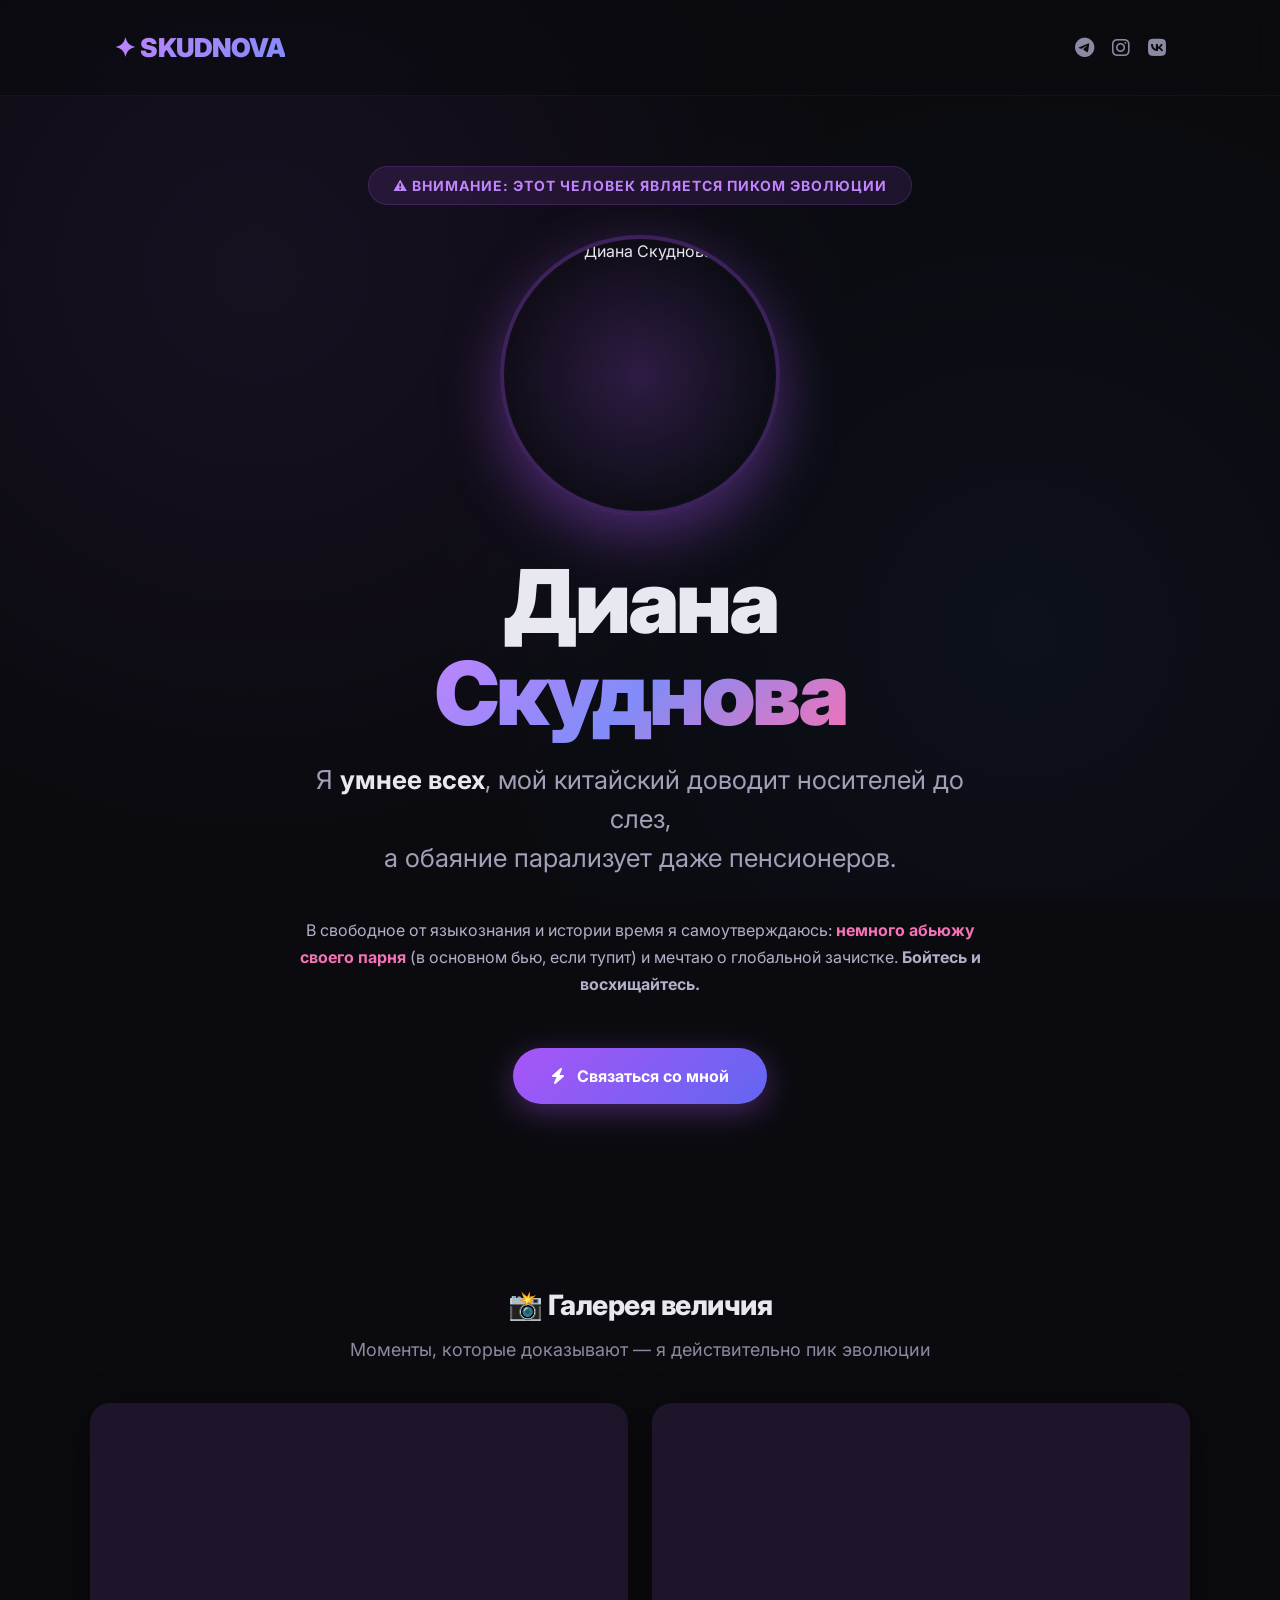
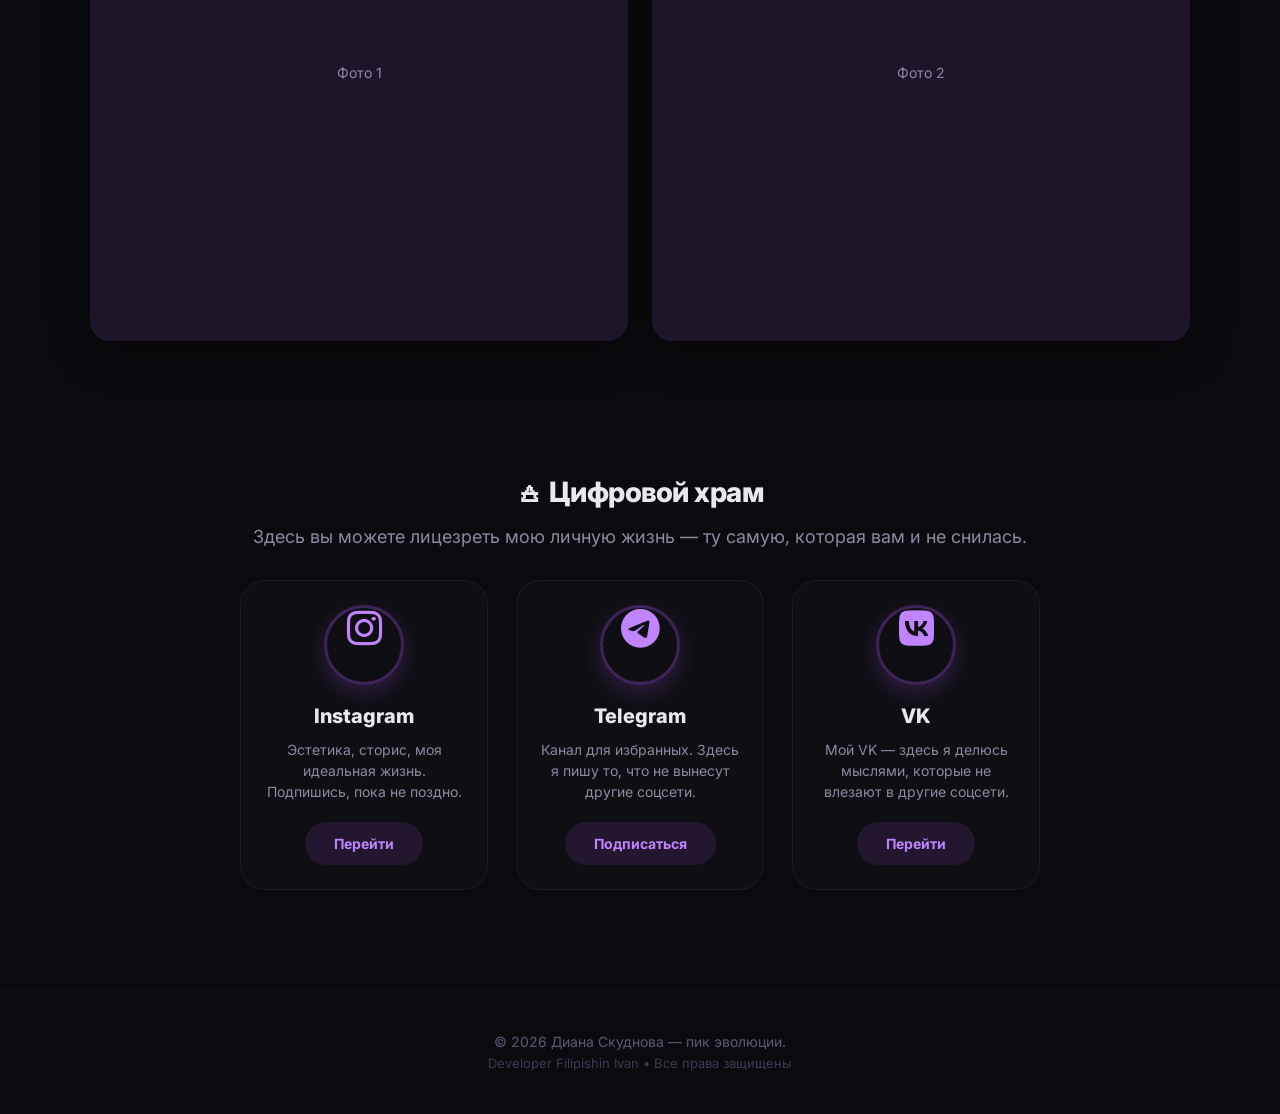
==== index.html @ 8e323775 "Add files via upload" ====
<!DOCTYPE html>
<html lang="ru">
<head>
    <meta charset="UTF-8" />
    <meta name="viewport" content="width=device-width, initial-scale=1.0" />
    <title>Диана Скуднова — Пик Эволюции</title>
    <link rel="preconnect" href="https://fonts.googleapis.com" />
    <link rel="preconnect" href="https://fonts.gstatic.com" crossorigin />
    <link href="https://fonts.googleapis.com/css2?family=Inter:opsz,wght@14..32,400;14..32,700;14..32,800;14..32,900&display=swap" rel="stylesheet" />
    <link rel="stylesheet" href="https://cdnjs.cloudflare.com/ajax/libs/font-awesome/6.5.0/css/all.min.css" />
    <link rel="stylesheet" href="style.css" />
</head>
<body>

    <!-- Анимированный фон -->
    <div class="bg-glow"></div>

    <!-- ШАПКА -->
    <header>
        <div class="container header-flex">
            <div class="logo">✦ SKUDNOVA</div>
            <div class="header-socials">
                <a href="#" data-social="telegram" class="social-link" aria-label="Telegram"><i class="fab fa-telegram-plane"></i></a>
                <a href="#" data-social="instagram" class="social-link" aria-label="Instagram"><i class="fab fa-instagram"></i></a>
                <a href="#" data-social="vk" class="social-link" aria-label="VK"><i class="fab fa-vk"></i></a>
            </div>
        </div>
    </header>

    <!-- ГЛАВНЫЙ БЛОК -->
    <section class="hero container">
        <div class="hero-badge">⚠️ Внимание: Этот человек является пиком эволюции</div>

        <!-- Главное фото -->
        <div class="hero-image-wrapper">
            <div class="hero-image">
                <img src="../image/2e011817-6782-41d2-a543-ea348dd3446b.jfif" alt="Диана Скуднова" />
                <div class="image-glow"></div>
            </div>
        </div>

        <h1>
            Диана <br /><span class="highlight">Скуднова</span>
        </h1>
        <p class="subhead">
            Я <strong>умнее всех</strong>, мой китайский доводит носителей до слез,<br />
            а обаяние парализует даже пенсионеров.
        </p>
        <div class="hero-description">
            В свободное от языкознания и истории время я самоутверждаюсь: <span>немного абьюжу своего парня</span> (в основном бью, если тупит) и мечтаю о глобальной зачистке. <strong>Бойтесь и восхищайтесь.</strong>
        </div>
        <div class="hero-buttons">
            <a href="#social-section" class="btn btn-primary" id="scrollToSocial"><i class="fas fa-bolt"></i> Связаться со мной</a>
        </div>
    </section>

    <!-- ГАЛЕРЕЯ ФОТО -->
    <section class="gallery-section container">
        <h2 class="section-title">📸 Галерея величия</h2>
        <p class="section-subtitle">
            Моменты, которые доказывают — я действительно пик эволюции
        </p>
        <div class="gallery-grid" id="galleryGrid">
            <!-- Фото будут добавлены через JavaScript -->
        </div>
    </section>

    <!-- СОЦИАЛЬНЫЕ СЕТИ (цифровой храм) -->
    <section id="social-section" class="social-section container">
        <h2 class="section-title">🜁 Цифровой храм</h2>
        <p class="section-subtitle">
            Здесь вы можете лицезреть мою личную жизнь — ту самую, которая вам и не снилась.
        </p>

        <div class="social-grid" id="socialGrid">
            <!-- Карточки будут вставлены через JavaScript -->
        </div>
    </section>

    <!-- ПОДВАЛ -->
    <footer>
        <div class="container">
            <p>
                © 2026 Диана Скуднова — пик эволюции.
                <br />
                <span class="footer-dev">
                    Developer Filipishin Ivan • Все права защищены
                </span>
            </p>
        </div>
    </footer>

    <script src="script.js"></script>
</body>
</html>
---- style.css ----
/* ——— СБРОС И БАЗА ——— */
* {
    margin: 0;
    padding: 0;
    box-sizing: border-box;
}

body {
    font-family: 'Inter', sans-serif;
    background: #0b0b0f;
    color: #e8e8f0;
    line-height: 1.5;
    overflow-x: hidden;
}

html {
    scroll-behavior: smooth;
}

::-webkit-scrollbar {
    width: 6px;
}
::-webkit-scrollbar-track {
    background: #16161e;
}
::-webkit-scrollbar-thumb {
    background: #a855f7;
    border-radius: 10px;
}

.container {
    max-width: 1100px;
    margin: 0 auto;
    padding: 0 24px;
}

/* ——— АНИМИРОВАННЫЙ ФОН ——— */
.bg-glow {
    position: fixed;
    top: 0;
    left: 0;
    width: 100%;
    height: 100%;
    z-index: -1;
    background: radial-gradient(circle at 20% 30%, rgba(168, 85, 247, 0.08), transparent 50%),
                radial-gradient(circle at 80% 70%, rgba(59, 130, 246, 0.05), transparent 50%);
}

/* ——— ШАПКА ——— */
header {
    padding: 28px 0;
    border-bottom: 1px solid rgba(255, 255, 255, 0.04);
    backdrop-filter: blur(12px);
    background: rgba(11, 11, 15, 0.6);
    position: sticky;
    top: 0;
    z-index: 50;
}

.header-flex {
    display: flex;
    justify-content: space-between;
    align-items: center;
    flex-wrap: wrap;
    gap: 16px;
}

.logo {
    font-size: 26px;
    font-weight: 900;
    letter-spacing: -0.5px;
    background: linear-gradient(135deg, #c084fc, #818cf8);
    -webkit-background-clip: text;
    -webkit-text-fill-color: transparent;
    background-clip: text;
}

.header-socials {
    display: flex;
    gap: 18px;
}

.header-socials a {
    color: #8a8aa0;
    font-size: 20px;
    transition: all 0.3s ease;
    cursor: pointer;
    text-decoration: none;
}

.header-socials a:hover {
    color: #c084fc;
    transform: translateY(-2px) scale(1.1);
}

/* ——— ГЛАВНЫЙ БЛОК ——— */
.hero {
    padding: 70px 0 100px;
    display: flex;
    flex-direction: column;
    align-items: center;
    text-align: center;
}

.hero-badge {
    display: inline-block;
    background: rgba(168, 85, 247, 0.12);
    border: 1px solid rgba(168, 85, 247, 0.2);
    padding: 8px 24px;
    border-radius: 60px;
    font-size: 14px;
    font-weight: 700;
    letter-spacing: 1px;
    text-transform: uppercase;
    color: #c084fc;
    margin-bottom: 30px;
    animation: fadeUp 1s ease forwards;
}

.hero-image-wrapper {
    display: flex;
    justify-content: center;
    margin-bottom: 40px;
    animation: fadeUp 1s ease 0.05s forwards;
    opacity: 0;
}

.hero-image {
    position: relative;
    width: 280px;
    height: 280px;
    border-radius: 50%;
    overflow: hidden;
    box-shadow: 0 20px 60px rgba(168, 85, 247, 0.4);
    border: 4px solid rgba(168, 85, 247, 0.3);
    transition: all 0.4s ease;
}

.hero-image:hover {
    transform: scale(1.05) rotate(2deg);
    box-shadow: 0 30px 80px rgba(168, 85, 247, 0.6);
    border-color: rgba(168, 85, 247, 0.6);
}

.hero-image img {
    width: 100%;
    height: 100%;
    object-fit: cover;
    display: block;
}

.image-glow {
    position: absolute;
    top: 0;
    left: 0;
    right: 0;
    bottom: 0;
    background: radial-gradient(circle at center, rgba(168, 85, 247, 0.2), transparent 70%);
    pointer-events: none;
}

.hero h1 {
    font-size: clamp(44px, 10vw, 88px);
    font-weight: 900;
    line-height: 1.05;
    letter-spacing: -3px;
    margin-bottom: 20px;
    animation: fadeUp 1s ease 0.1s forwards;
    opacity: 0;
}

.hero h1 .highlight {
    background: linear-gradient(135deg, #c084fc, #818cf8, #f472b6);
    -webkit-background-clip: text;
    -webkit-text-fill-color: transparent;
    background-clip: text;
}

.hero .subhead {
    font-size: clamp(18px, 2.5vw, 26px);
    color: #a0a0b8;
    max-width: 700px;
    margin-bottom: 40px;
    font-weight: 400;
    animation: fadeUp 1s ease 0.2s forwards;
    opacity: 0;
}

.hero .subhead strong {
    color: #e8e8f0;
    font-weight: 700;
}

.hero-description {
    font-size: clamp(16px, 1.2vw, 20px);
    color: #b0b0c8;
    max-width: 720px;
    margin-bottom: 50px;
    line-height: 1.7;
    animation: fadeUp 1s ease 0.3s forwards;
    opacity: 0;
}

.hero-description span {
    color: #f472b6;
    font-weight: 700;
}

.hero-buttons {
    display: flex;
    flex-wrap: wrap;
    justify-content: center;
    gap: 18px;
    animation: fadeUp 1s ease 0.4s forwards;
    opacity: 0;
}

.btn {
    display: inline-flex;
    align-items: center;
    gap: 12px;
    padding: 16px 38px;
    border-radius: 60px;
    font-weight: 700;
    font-size: 16px;
    text-decoration: none;
    transition: all 0.3s ease;
    border: none;
    cursor: pointer;
}

.btn-primary {
    background: linear-gradient(135deg, #a855f7, #6366f1);
    color: #fff;
    box-shadow: 0 8px 30px rgba(168, 85, 247, 0.35);
}

.btn-primary:hover {
    transform: translateY(-4px);
    box-shadow: 0 14px 45px rgba(168, 85, 247, 0.5);
}

/* ——— ГАЛЕРЕЯ ——— */
.gallery-section {
    padding: 80px 0 100px;
}

.section-title {
    font-size: 28px;
    font-weight: 800;
    margin-bottom: 10px;
    letter-spacing: -0.5px;
    text-align: center;
}

.section-subtitle {
    color: #8a8aa0;
    margin-bottom: 30px;
    font-size: 18px;
    text-align: center;
}

.gallery-grid {
    display: grid;
    grid-template-columns: repeat(auto-fit, minmax(280px, 1fr));
    gap: 24px;
    margin-top: 40px;
    max-width: 1200px;
    margin-left: auto;
    margin-right: auto;
}

.gallery-item {
    position: relative;
    border-radius: 20px;
    overflow: hidden;
    aspect-ratio: 1;
    box-shadow: 0 10px 40px rgba(0, 0, 0, 0.4);
    cursor: pointer;
    transition: all 0.4s cubic-bezier(0.25, 0.46, 0.45, 0.94);
    opacity: 0;
    transform: translateY(40px);
    background: rgba(255, 255, 255, 0.02);
}

.gallery-item.visible {
    opacity: 1;
    transform: translateY(0);
}

.gallery-item:hover {
    transform: translateY(-10px) scale(1.02);
    box-shadow: 0 20px 60px rgba(168, 85, 247, 0.4);
}

.gallery-item img {
    width: 100%;
    height: 100%;
    object-fit: cover;
    transition: transform 0.5s ease;
}

.gallery-item:hover img {
    transform: scale(1.1);
}

.gallery-overlay {
    position: absolute;
    bottom: 0;
    left: 0;
    right: 0;
    background: linear-gradient(to top, rgba(11, 11, 15, 0.9), transparent);
    padding: 30px 20px 20px;
    opacity: 0;
    transition: opacity 0.3s ease;
}

.gallery-item:hover .gallery-overlay {
    opacity: 1;
}

.gallery-overlay p {
    color: #e8e8f0;
    font-size: 14px;
    font-weight: 600;
}

/* ——— СОЦИАЛЬНЫЕ СЕТИ ——— */
.social-section {
    padding: 30px 0 100px;
    scroll-margin-top: 80px;
}

.social-grid {
    display: grid;
    grid-template-columns: repeat(auto-fit, minmax(200px, 1fr));
    gap: 28px;
    margin-top: 20px;
    max-width: 800px;
    margin-left: auto;
    margin-right: auto;
}

.social-card {
    background: rgba(255, 255, 255, 0.02);
    border: 1px solid rgba(255, 255, 255, 0.05);
    border-radius: 24px;
    padding: 24px;
    text-align: center;
    backdrop-filter: blur(8px);
    transition: all 0.4s cubic-bezier(0.25, 0.46, 0.45, 0.94);
    position: relative;
    overflow: hidden;
}

.social-card::before {
    content: '';
    position: absolute;
    top: 0;
    left: 0;
    right: 0;
    bottom: 0;
    background: radial-gradient(circle at center, rgba(168, 85, 247, 0.05), transparent 70%);
    opacity: 0;
    transition: opacity 0.4s;
}

.social-card:hover {
    transform: translateY(-10px) scale(1.02);
    border-color: rgba(168, 85, 247, 0.3);
    box-shadow: 0 20px 60px rgba(0, 0, 0, 0.5);
}

.social-card:hover::before {
    opacity: 1;
}

.social-card-image {
    width: 80px;
    height: 80px;
    border-radius: 50%;
    overflow: hidden;
    margin: 0 auto 16px;
    border: 3px solid rgba(168, 85, 247, 0.3);
    box-shadow: 0 8px 20px rgba(168, 85, 247, 0.2);
}

.social-card-image img {
    width: 100%;
    height: 100%;
    object-fit: cover;
}

.social-card .icon {
    font-size: 44px;
    margin-bottom: 18px;
    display: block;
    color: #c084fc;
    transition: transform 0.3s;
}

.social-card:hover .icon {
    transform: scale(1.1) rotate(-4deg);
}

.social-card h3 {
    font-size: 20px;
    font-weight: 800;
    margin-bottom: 8px;
}

.social-card p {
    color: #8a8aa0;
    font-size: 14px;
    margin-bottom: 20px;
}

.social-card .btn-small {
    display: inline-block;
    padding: 10px 28px;
    border-radius: 40px;
    background: rgba(168, 85, 247, 0.12);
    color: #c084fc;
    font-weight: 700;
    font-size: 14px;
    text-decoration: none;
    transition: all 0.3s;
    cursor: pointer;
    border: 1px solid transparent;
}

.social-card .btn-small:hover {
    background: #a855f7;
    color: #fff;
    transform: scale(1.05);
    border-color: #a855f7;
    box-shadow: 0 0 25px rgba(168, 85, 247, 0.3);
}

/* ——— ПОДВАЛ ——— */
footer {
    padding: 40px 0;
    border-top: 1px solid rgba(255, 255, 255, 0.04);
    text-align: center;
    color: #5a5a72;
    font-size: 14px;
}

footer a {
    color: #8a8aa0;
    text-decoration: none;
}

footer a:hover {
    color: #c084fc;
}

.footer-dev {
    font-size: 13px;
    color: #3a3a52;
}

/* ——— АНИМАЦИИ ——— */
@keyframes fadeUp {
    0% { opacity: 0; transform: translateY(30px); }
    100% { opacity: 1; transform: translateY(0); }
}

/* ——— LIGHTBOX ——— */
.lightbox {
    display: none;
    position: fixed;
    top: 0;
    left: 0;
    width: 100%;
    height: 100%;
    background: rgba(11, 11, 15, 0.95);
    z-index: 1000;
    justify-content: center;
    align-items: center;
    padding: 20px;
}

.lightbox.active {
    display: flex;
}

.lightbox img {
    max-width: 90%;
    max-height: 90%;
    object-fit: contain;
    border-radius: 12px;
    box-shadow: 0 20px 80px rgba(0, 0, 0, 0.8);
}

.lightbox-close {
    position: absolute;
    top: 30px;
    right: 40px;
    font-size: 40px;
    color: #e8e8f0;
    cursor: pointer;
    transition: color 0.3s;
}

.lightbox-close:hover {
    color: #c084fc;
}

/* ============================================
   📱 МОБИЛЬНАЯ АДАПТАЦИЯ (TAPLINK STYLE)
   ============================================ */

/* Планшеты */
@media (max-width: 768px) {
    .container {
        padding: 0 20px;
    }

    .hero {
        padding: 50px 0 70px;
    }

    .hero-image {
        width: 240px;
        height: 240px;
    }

    .hero h1 {
        font-size: clamp(36px, 8vw, 60px);
        letter-spacing: -2px;
    }

    .gallery-grid {
        grid-template-columns: repeat(auto-fit, minmax(200px, 1fr));
        gap: 20px;
    }

    .social-grid {
        grid-template-columns: repeat(auto-fit, minmax(180px, 1fr));
        gap: 20px;
    }
}

/* Мобильные устройства */
@media (max-width: 640px) {
    .container {
        padding: 0 16px;
    }

    /* Шапка */
    header {
        padding: 20px 0;
    }

    .header-flex {
        flex-direction: column;
        gap: 12px;
    }

    .logo {
        font-size: 22px;
    }

    .header-socials {
        gap: 16px;
    }

    .header-socials a {
        font-size: 18px;
    }

    /* Главный блок */
    .hero {
        padding: 40px 0 60px;
    }

    .hero-badge {
        font-size: 12px;
        padding: 6px 18px;
        margin-bottom: 24px;
    }

    .hero-image {
        width: 200px;
        height: 200px;
        border-width: 3px;
    }

    .hero h1 {
        font-size: 32px;
        letter-spacing: -1px;
        margin-bottom: 16px;
    }

    .hero .subhead {
        font-size: 16px;
        margin-bottom: 30px;
    }

    .hero-description {
        font-size: 14px;
        margin-bottom: 40px;
    }

    .btn {
        padding: 14px 32px;
        font-size: 15px;
        width: 100%;
        justify-content: center;
    }

    /* Галерея */
    .gallery-section {
        padding: 60px 0 80px;
    }

    .section-title {
        font-size: 24px;
    }

    .section-subtitle {
        font-size: 16px;
        margin-bottom: 24px;
    }

    .gallery-grid {
        grid-template-columns: 1fr;
        gap: 16px;
        margin-top: 30px;
    }

    .gallery-item {
        aspect-ratio: 4/3;
    }

    /* Социальные сети */
    .social-section {
        padding: 20px 0 80px;
    }

    .social-grid {
        grid-template-columns: 1fr;
        gap: 16px;
        margin-top: 16px;
    }

    .social-card {
        padding: 20px;
    }

    .social-card-image {
        width: 70px;
        height: 70px;
    }

    .social-card .icon {
        font-size: 36px;
    }

    .social-card h3 {
        font-size: 18px;
    }

    .social-card p {
        font-size: 13px;
    }

    .social-card .btn-small {
        padding: 12px 24px;
        font-size: 13px;
        width: 100%;
    }

    /* Подвал */
    footer {
        padding: 30px 0;
        font-size: 13px;
    }

    .footer-dev {
        font-size: 12px;
    }

    /* Lightbox */
    .lightbox-close {
        top: 20px;
        right: 20px;
        font-size: 32px;
    }
}

/* Маленькие мобильные устройства */
@media (max-width: 380px) {
    .hero-image {
        width: 180px;
        height: 180px;
    }

    .hero h1 {
        font-size: 28px;
    }

    .hero .subhead {
        font-size: 14px;
    }

    .hero-description {
        font-size: 13px;
    }

    .btn {
        padding: 12px 28px;
        font-size: 14px;
    }

    .section-title {
        font-size: 22px;
    }

    .social-card-image {
        width: 60px;
        height: 60px;
    }
}

/* Горизонтальная ориентация на мобильных */
@media (max-height: 500px) and (orientation: landscape) {
    .hero {
        padding: 30px 0 40px;
    }

    .hero-image {
        width: 150px;
        height: 150px;
        margin-bottom: 20px;
    }

    .hero h1 {
        font-size: 28px;
        margin-bottom: 12px;
    }

    .hero .subhead {
        font-size: 14px;
        margin-bottom: 20px;
    }

    .hero-description {
        font-size: 13px;
        margin-bottom: 30px;
    }
}

/* Поддержка тёмной темы системы */
@media (prefers-color-scheme: dark) {
    body {
        background: #0b0b0f;
        color: #e8e8f0;
    }
}

/* Уменьшение анимаций для пользователей с предпочтением */
@media (prefers-reduced-motion: reduce) {
    * {
        animation-duration: 0.01ms !important;
        animation-iteration-count: 1 !important;
        transition-duration: 0.01ms !important;
    }
}
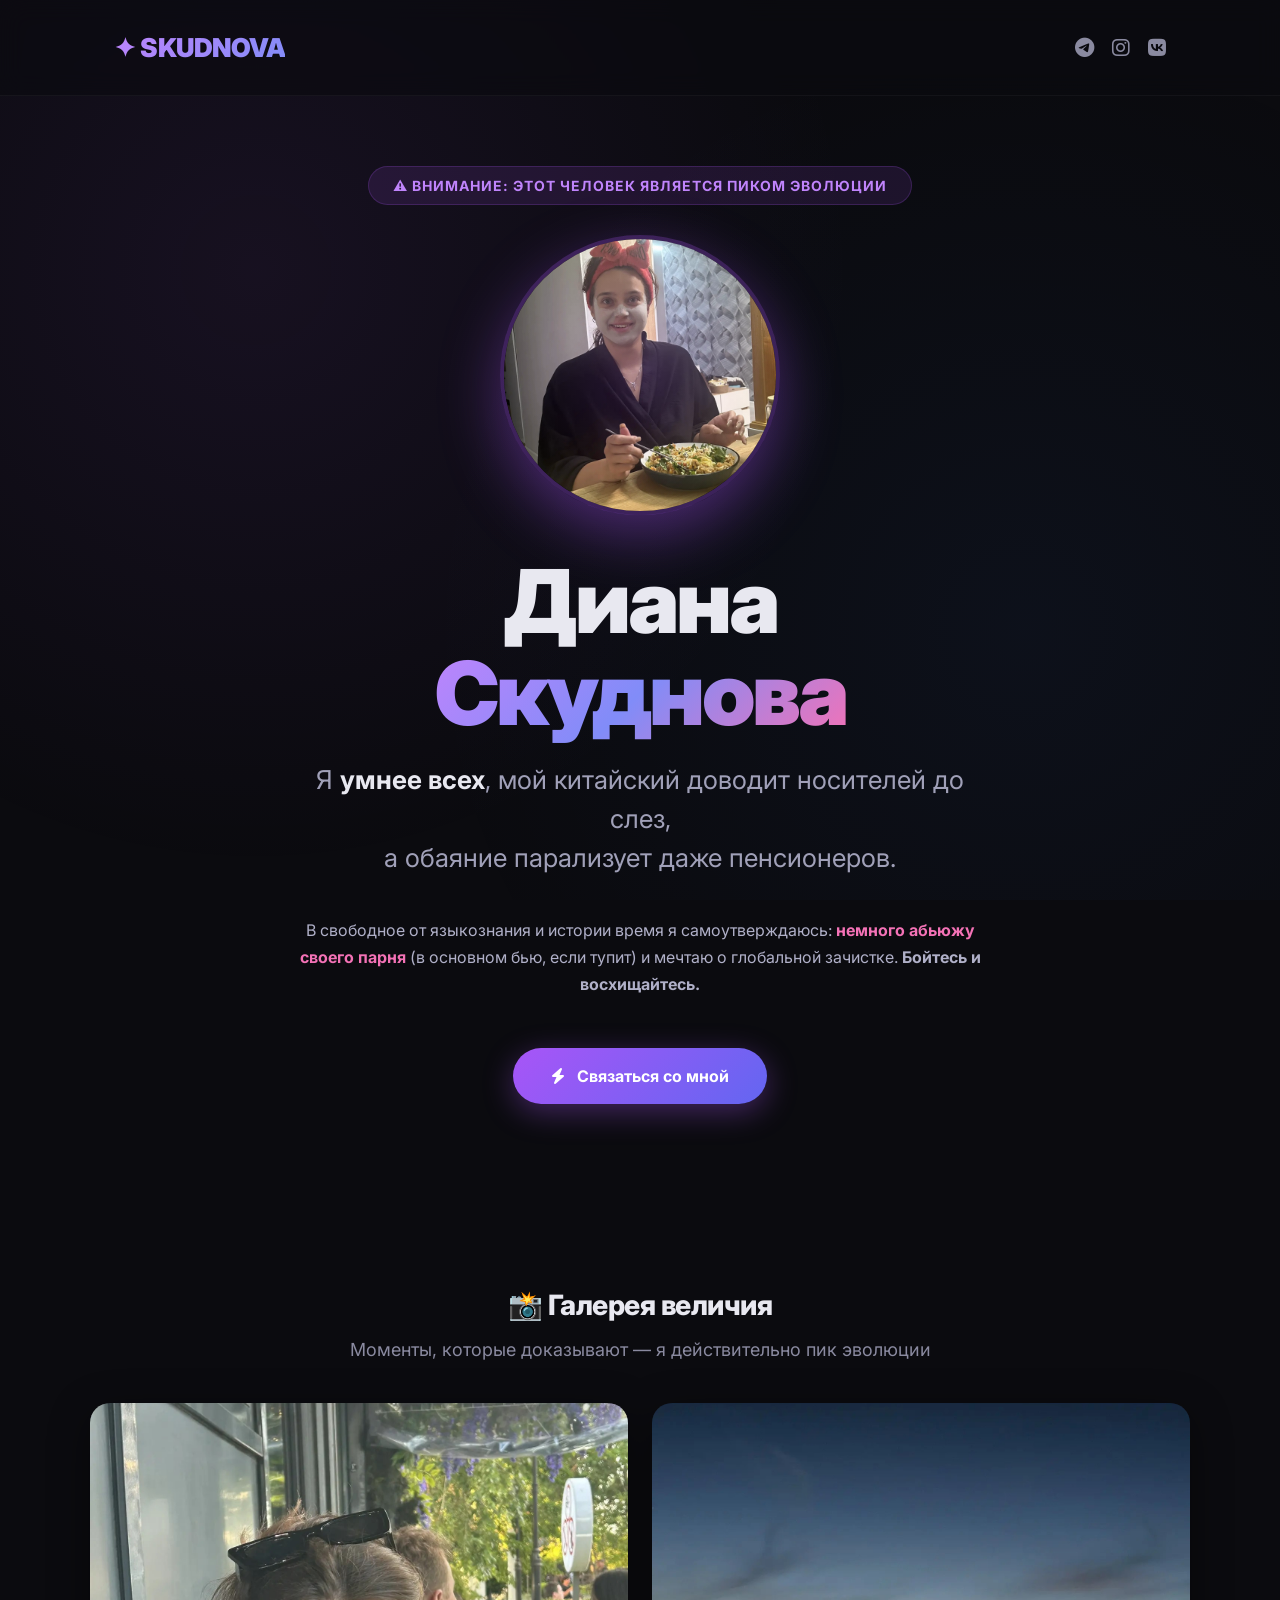
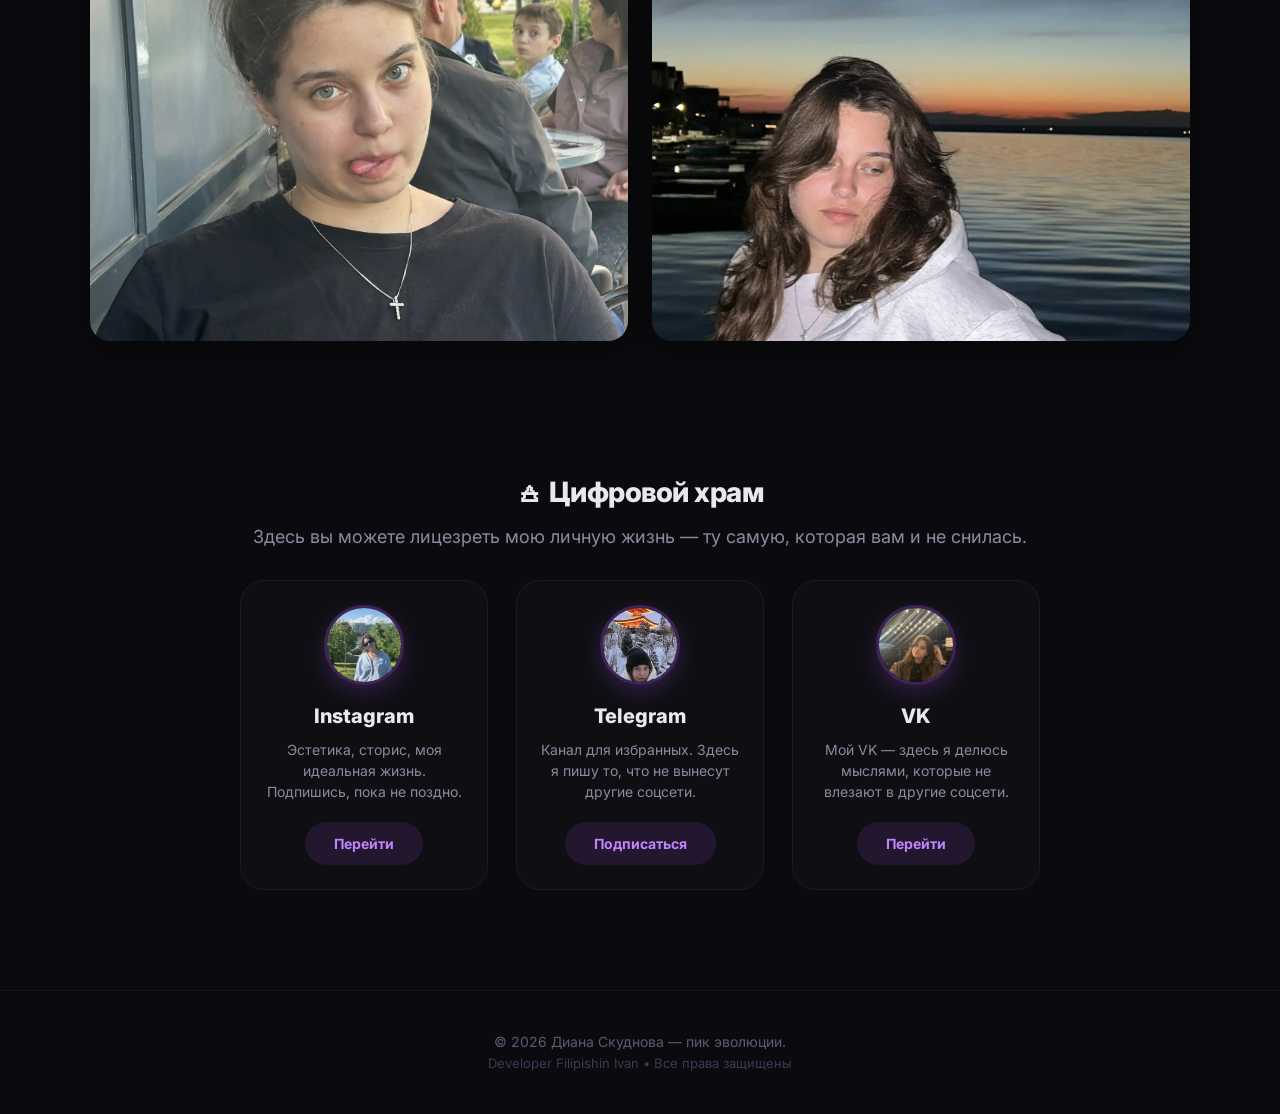
==== commit 83fa7b87: "Update index.html" ====
--- a/index.html
+++ b/index.html
@@ -92,4 +92,4 @@
 
     <script src="script.js"></script>
 </body>
-</html>+</html>
